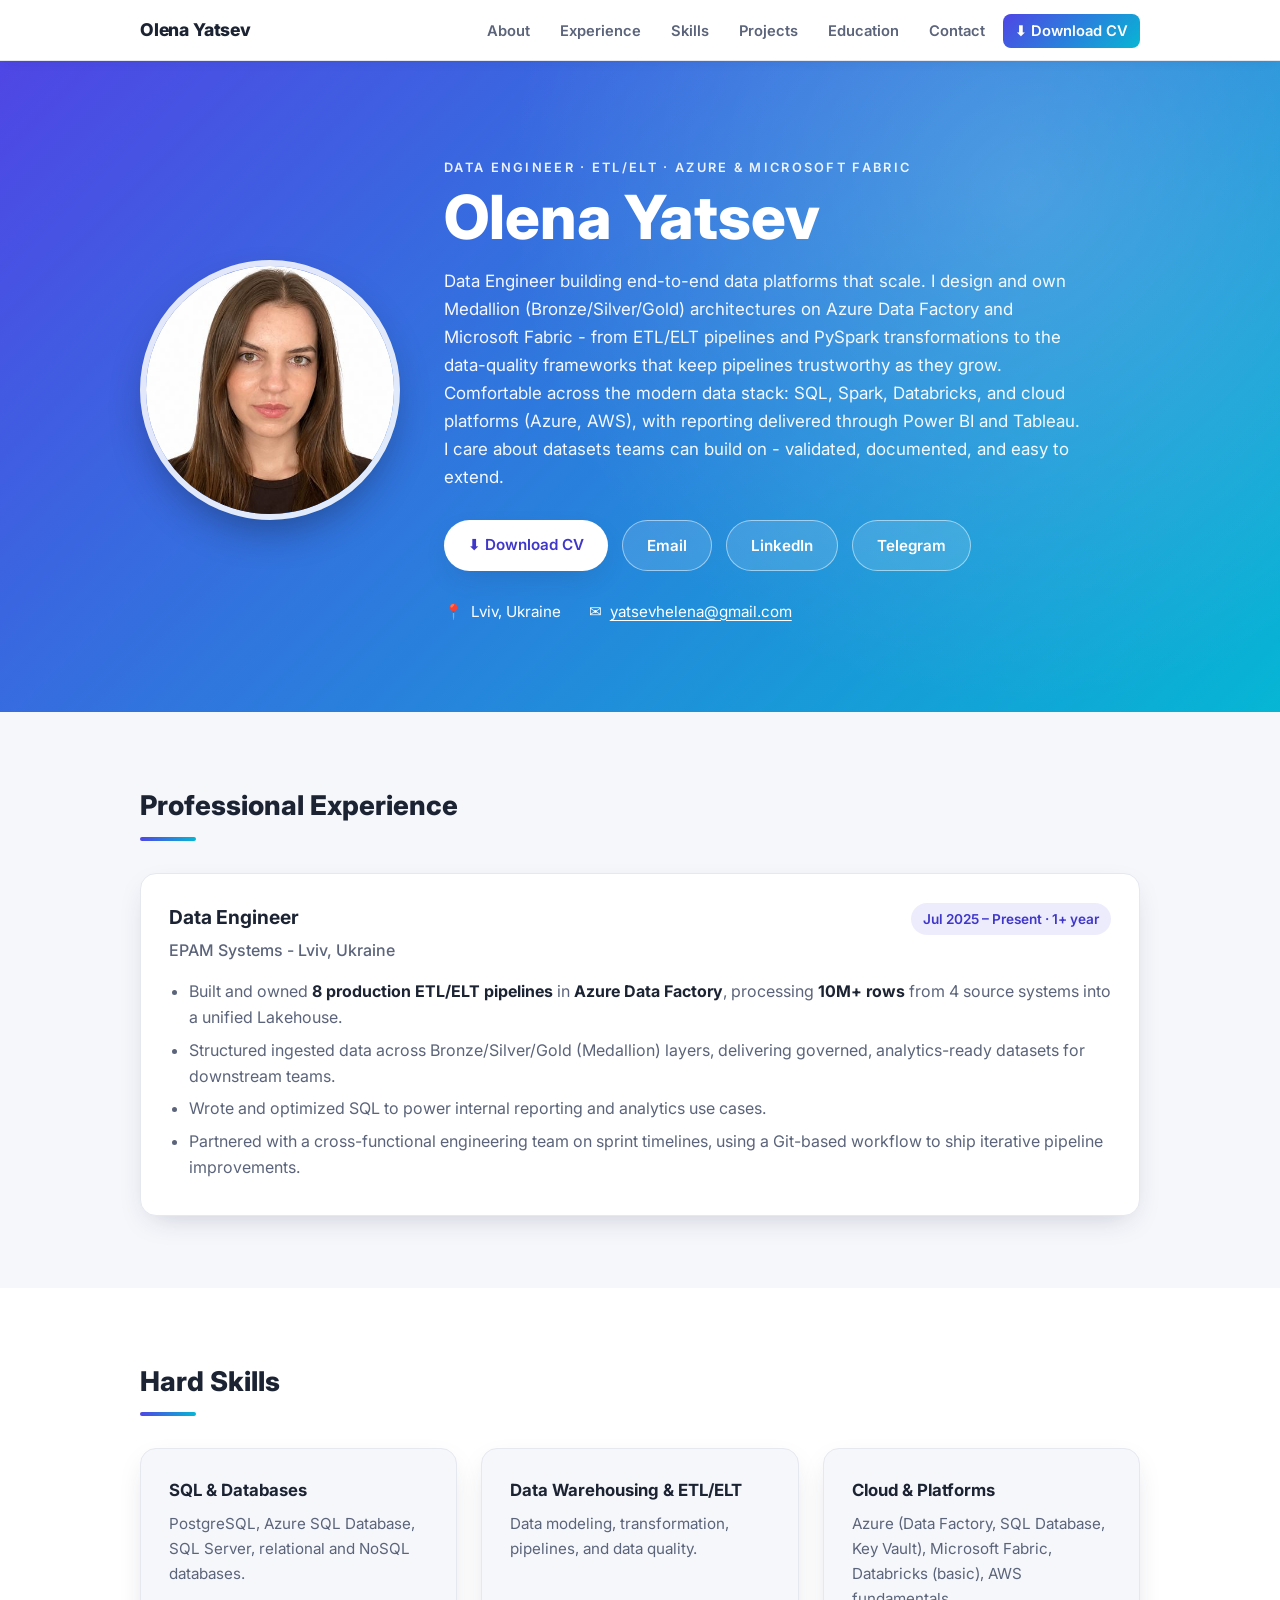
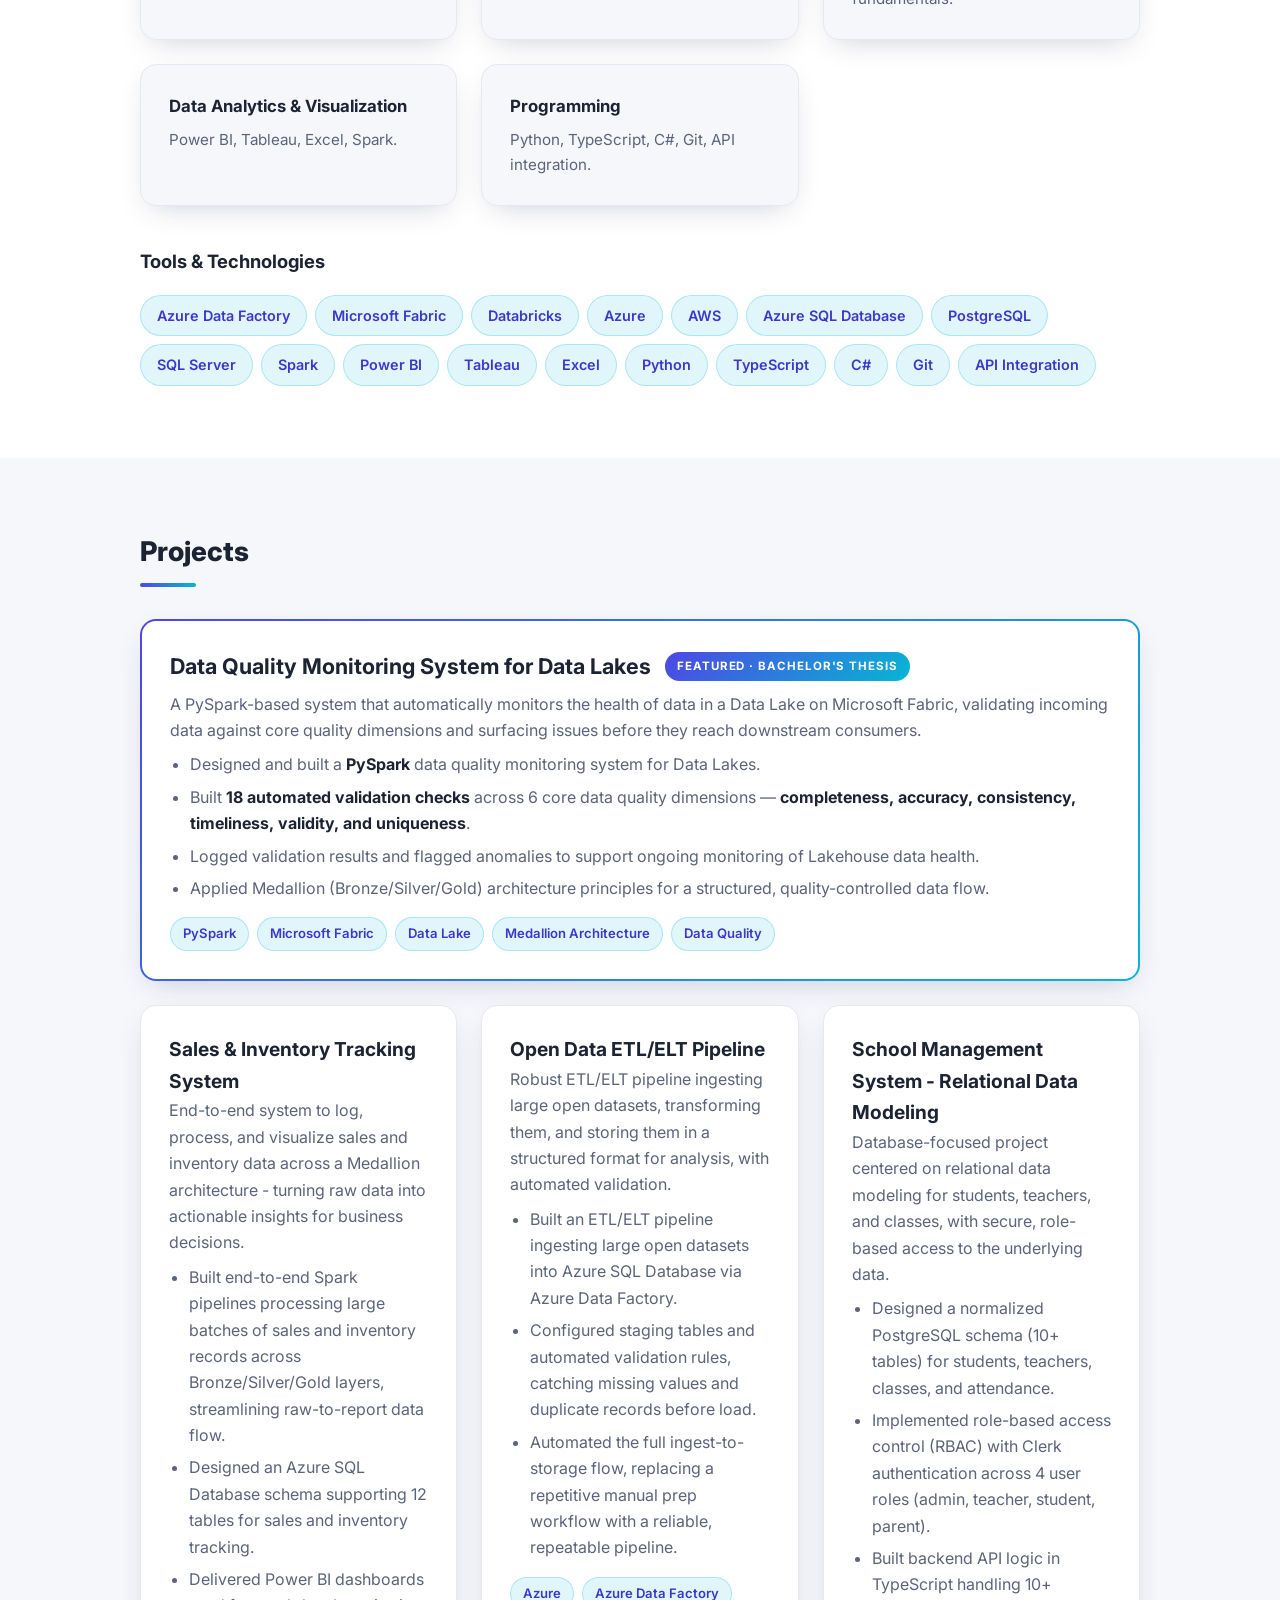
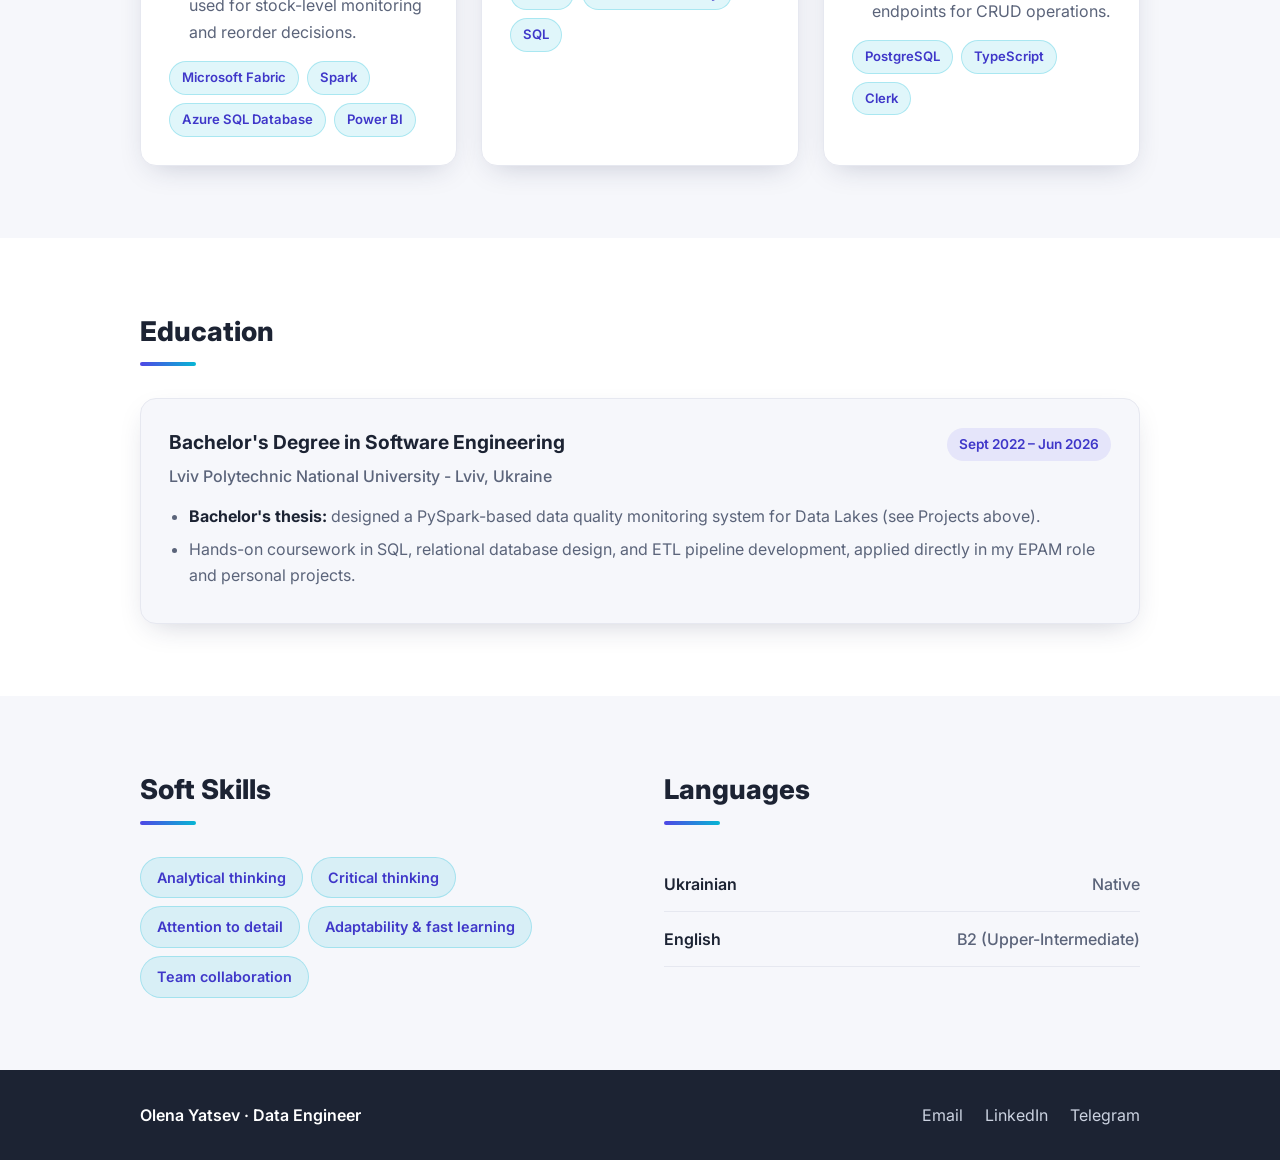
==== index.html @ bbd4c597 "Olena Yatsev - Data Engineer CV website" ====
<!DOCTYPE html>
<html lang="en">
<head>
  <meta charset="UTF-8" />
  <meta name="viewport" content="width=device-width, initial-scale=1.0" />
  <title>Olena Yatsev - Data Engineer</title>
  <meta name="description" content="Olena Yatsev - Data Engineer with 1+ year experience in ETL/ELT, Azure Data Factory, Microsoft Fabric, Spark, SQL, and data quality frameworks." />
  <meta name="author" content="Olena Yatsev" />

  <!-- Favicon -->
  <link rel="icon" href="assets/favicon.svg" type="image/svg+xml" />

  <!-- Open Graph / social preview -->
  <meta property="og:type" content="website" />
  <meta property="og:title" content="Olena Yatsev - Data Engineer" />
  <meta property="og:description" content="Data Engineer with 1+ year experience in ETL/ELT, Azure Data Factory, Microsoft Fabric, Spark, SQL, and data quality frameworks." />
  <meta property="og:image" content="https://yatsev-olena.github.io/assets/profile.jpg" />
  <meta property="og:url" content="https://yatsev-olena.github.io/" />
  <meta name="twitter:card" content="summary" />
  <meta name="twitter:title" content="Olena Yatsev - Data Engineer" />
  <meta name="twitter:description" content="Data Engineer with 1+ year experience in ETL/ELT, Azure, Microsoft Fabric, Spark, SQL, and data quality." />
  <meta name="twitter:image" content="https://yatsev-olena.github.io/assets/profile.jpg" />

  <link rel="preconnect" href="https://fonts.googleapis.com" />
  <link rel="preconnect" href="https://fonts.gstatic.com" crossorigin />
  <link href="https://fonts.googleapis.com/css2?family=Inter:wght@400;500;600;700;800&display=swap" rel="stylesheet" />
  <link rel="stylesheet" href="assets/style.css" />
</head>
<body id="top">
  <!-- NAVIGATION -->
  <nav class="navbar">
    <div class="nav-inner">
      <a href="#top" class="nav-brand">Olena Yatsev</a>
      <button class="nav-toggle" aria-label="Toggle menu" aria-expanded="false">☰</button>
      <ul class="nav-links">
        <li><a href="#about">About</a></li>
        <li><a href="#experience">Experience</a></li>
        <li><a href="#skills">Skills</a></li>
        <li><a href="#projects">Projects</a></li>
        <li><a href="#education">Education</a></li>
        <li><a href="#contact">Contact</a></li>
        <li><a href="cv/Olena_Yatsev_CV.pdf" download class="nav-cta">⬇ Download CV</a></li>
      </ul>
    </div>
  </nav>

  <!-- HERO / ABOUT -->
  <header class="hero" id="about">
    <div class="hero-inner">
      <img class="avatar" src="assets/profile.jpg" alt="Portrait of Olena Yatsev" width="260" height="260" />
      <div class="hero-text">
        <p class="eyebrow">Data Engineer · ETL/ELT · Azure &amp; Microsoft Fabric</p>
        <h1>Olena Yatsev</h1>
        <p class="tagline">
          Data Engineer building end-to-end data platforms that scale. I design and own
          Medallion (Bronze/Silver/Gold) architectures on Azure Data Factory and Microsoft
          Fabric - from ETL/ELT pipelines and PySpark transformations to the data-quality
          frameworks that keep pipelines trustworthy as they grow. Comfortable across the
          modern data stack: SQL, Spark, Databricks, and cloud platforms (Azure, AWS), with
          reporting delivered through Power BI and Tableau. I care about datasets teams can
          build on - validated, documented, and easy to extend.
        </p>

        <div class="hero-actions">
          <a class="btn btn-primary" href="cv/Olena_Yatsev_CV.pdf" download>⬇ Download CV</a>
          <a class="btn btn-ghost" href="mailto:yatsevhelena@gmail.com">  Email  </a>
          <a class="btn btn-ghost" href="https://www.linkedin.com/in/olena-yatsev" target="_blank" rel="noopener">LinkedIn</a>
          <a class="btn btn-ghost" href="https://t.me/yatsevv" target="_blank" rel="noopener">Telegram</a>
        </div>
        <ul class="contact-list">
          <li><span>📍</span> Lviv, Ukraine</li>
          <li><span>✉️</span> <a href="mailto:yatsevhelena@gmail.com">yatsevhelena@gmail.com</a></li>
        </ul>
      </div>
    </div>
  </header>

  <main>
    <!-- PROFESSIONAL EXPERIENCE -->
    <section class="section" id="experience">
      <div class="container">
        <h2 class="section-title">Professional Experience</h2>
        <div class="timeline">
          <article class="card">
            <div class="card-head">
              <div>
                <h3>Data Engineer</h3>
                <p class="subtitle">EPAM Systems - Lviv, Ukraine</p>
              </div>
              <span class="date">Jul 2025 – Present · 1+ year</span>
            </div>
            <ul class="bullets">
              <li>Built and owned <strong>8 production ETL/ELT pipelines</strong> in <strong>Azure Data Factory</strong>, processing <strong>10M+ rows</strong> from 4 source systems into a unified Lakehouse.</li>
              <li>Structured ingested data across Bronze/Silver/Gold (Medallion) layers, delivering governed, analytics-ready datasets for downstream teams.</li>
              <li>Wrote and optimized SQL to power internal reporting and analytics use cases.</li>
              <li>Partnered with a cross-functional engineering team on sprint timelines, using a Git-based workflow to ship iterative pipeline improvements.</li>
            </ul>
          </article>
        </div>
      </div>
    </section>

    <!-- SKILLS -->
    <section class="section section-alt" id="skills">
      <div class="container">
        <h2 class="section-title">Hard Skills</h2>
        <div class="grid skills-grid">
          <div class="card skill-card">
            <h3>SQL &amp; Databases</h3>
            <p>PostgreSQL, Azure SQL Database, SQL Server, relational and NoSQL databases.</p>
          </div>
          <div class="card skill-card">
            <h3>Data Warehousing &amp; ETL/ELT</h3>
            <p>Data modeling, transformation, pipelines, and data quality.</p>
          </div>
          <div class="card skill-card">
            <h3>Cloud &amp; Platforms</h3>
            <p>Azure (Data Factory, SQL Database, Key Vault), Microsoft Fabric, Databricks (basic), AWS fundamentals.</p>
          </div>
          <div class="card skill-card">
            <h3>Data Analytics &amp; Visualization</h3>
            <p>Power BI, Tableau, Excel, Spark.</p>
          </div>
          <div class="card skill-card">
            <h3>Programming</h3>
            <p>Python, TypeScript, C#, Git, API integration.</p>
          </div>
        </div>

        <h3 class="subheading">Tools &amp; Technologies</h3>
        <div class="tags tags-lg">
          <span>Azure Data Factory</span><span>Microsoft Fabric</span><span>Databricks</span>
          <span>Azure</span><span>AWS</span><span>Azure SQL Database</span><span>PostgreSQL</span>
          <span>SQL Server</span><span>Spark</span><span>Power BI</span><span>Tableau</span>
          <span>Excel</span><span>Python</span><span>TypeScript</span><span>C#</span>
          <span>Git</span><span>API Integration</span>
        </div>
      </div>
    </section>

    <!-- PROJECTS -->
    <section class="section" id="projects">
      <div class="container">
        <h2 class="section-title">Projects</h2>

        <article class="card project featured">
          <div class="featured-head">
            <h3>Data Quality Monitoring System for Data Lakes</h3>
            <span class="badge">Featured · Bachelor's Thesis</span>
          </div>
          <p>A PySpark-based system that automatically monitors the health of data in a Data Lake on Microsoft Fabric, validating incoming data against core quality dimensions and surfacing issues before they reach downstream consumers.</p>
          <ul class="bullets">
            <li>Designed and built a <strong>PySpark</strong> data quality monitoring system for Data Lakes.</li>
            <li>Built <strong>18 automated validation checks</strong> across 6 core data quality dimensions — <strong>completeness, accuracy, consistency, timeliness, validity, and uniqueness</strong>.</li>
            <li>Logged validation results and flagged anomalies to support ongoing monitoring of Lakehouse data health.</li>
            <li>Applied Medallion (Bronze/Silver/Gold) architecture principles for a structured, quality-controlled data flow.</li>
          </ul>
          <div class="tags">
            <span>PySpark</span><span>Microsoft Fabric</span><span>Data Lake</span><span>Medallion Architecture</span><span>Data Quality</span>
          </div>
        </article>

        <div class="grid">
          <article class="card project">
            <h3>Sales &amp; Inventory Tracking System</h3>
            <p>End-to-end system to log, process, and visualize sales and inventory data across a Medallion architecture - turning raw data into actionable insights for business decisions.</p>
            <ul class="bullets">
              <li>Built end-to-end Spark pipelines processing large batches of sales and inventory records across Bronze/Silver/Gold layers, streamlining raw-to-report data flow.</li>
              <li>Designed an Azure SQL Database schema supporting 12 tables for sales and inventory tracking.</li>
              <li>Delivered Power BI dashboards used for stock-level monitoring and reorder decisions.</li>
            </ul>
            <div class="tags">
              <span>Microsoft Fabric</span><span>Spark</span><span>Azure SQL Database</span><span>Power BI</span>
            </div>
          </article>

          <article class="card project">
            <h3>Open Data ETL/ELT Pipeline</h3>
            <p>Robust ETL/ELT pipeline ingesting large open datasets, transforming them, and storing them in a structured format for analysis, with automated validation.</p>
            <ul class="bullets">
              <li>Built an ETL/ELT pipeline ingesting large open datasets into Azure SQL Database via Azure Data Factory.</li>
              <li>Configured staging tables and automated validation rules, catching missing values and duplicate records before load.</li>
              <li>Automated the full ingest-to-storage flow, replacing a repetitive manual prep workflow with a reliable, repeatable pipeline.</li>
            </ul>
            <div class="tags">
              <span>Azure</span><span>Azure Data Factory</span><span>SQL</span>
            </div>
          </article>

          <article class="card project">
            <h3>School Management System - Relational Data Modeling</h3>
            <p>Database-focused project centered on relational data modeling for students, teachers, and classes, with secure, role-based access to the underlying data.</p>
            <ul class="bullets">
              <li>Designed a normalized PostgreSQL schema (10+ tables) for students, teachers, classes, and attendance.</li>
              <li>Implemented role-based access control (RBAC) with Clerk authentication across 4 user roles (admin, teacher, student, parent).</li>
              <li>Built backend API logic in TypeScript handling 10+ endpoints for CRUD operations.</li>
            </ul>
            <div class="tags">
              <span>PostgreSQL</span><span>TypeScript</span><span>Clerk</span>
            </div>
          </article>
        </div>
      </div>
    </section>

    <!-- EDUCATION -->
    <section class="section section-alt" id="education">
      <div class="container">
        <h2 class="section-title">Education</h2>
        <article class="card">
          <div class="card-head">
            <div>
              <h3>Bachelor's Degree in Software Engineering</h3>
              <p class="subtitle">Lviv Polytechnic National University - Lviv, Ukraine</p>
            </div>
            <span class="date">Sept 2022 – Jun 2026</span>
          </div>
          <ul class="bullets">
            <li><strong>Bachelor's thesis:</strong> designed a PySpark-based data quality monitoring system for Data Lakes (see Projects above).</li>
            <li>Hands-on coursework in SQL, relational database design, and ETL pipeline development, applied directly in my EPAM role and personal projects.</li>
          </ul>
        </article>
      </div>
    </section>

    <!-- SOFT SKILLS + LANGUAGES -->
    <section class="section">
      <div class="container two-col">
        <div>
          <h2 class="section-title">Soft Skills</h2>
          <div class="tags tags-lg">
            <span>Analytical thinking</span><span>Critical thinking</span>
            <span>Attention to detail</span><span>Adaptability &amp; fast learning</span>
            <span>Team collaboration</span>
          </div>
        </div>
        <div>
          <h2 class="section-title">Languages</h2>
          <ul class="lang-list">
            <li><span>Ukrainian</span><em>Native</em></li>
            <li><span>English</span><em>B2 (Upper-Intermediate)</em></li>
          </ul>
        </div>
      </div>
    </section>
  </main>

  <footer class="footer" id="contact">
    <div class="container">
      <p>Olena Yatsev · Data Engineer</p>
      <div class="footer-links">
        <a href="mailto:yatsevhelena@gmail.com">Email</a>
        <a href="https://www.linkedin.com/in/olena-yatsev" target="_blank" rel="noopener">LinkedIn</a>
        <a href="https://t.me/yatsevv" target="_blank" rel="noopener">Telegram</a>
      </div>
    </div>
  </footer>

  <a href="#top" class="back-to-top" aria-label="Back to top">↑</a>

  <script>
    // Mobile menu toggle
    const toggle = document.querySelector('.nav-toggle');
    const links = document.querySelector('.nav-links');
    toggle.addEventListener('click', () => {
      const open = links.classList.toggle('open');
      toggle.setAttribute('aria-expanded', open);
    });
    links.querySelectorAll('a').forEach(a =>
      a.addEventListener('click', () => {
        links.classList.remove('open');
        toggle.setAttribute('aria-expanded', 'false');
      })
    );

    // Show back-to-top button after scrolling
    const backToTop = document.querySelector('.back-to-top');
    window.addEventListener('scroll', () => {
      backToTop.classList.toggle('show', window.scrollY > 400);
    });
  </script>
</body>
</html>
---- assets/style.css ----
:root {
  --bg: #f6f7fb;
  --surface: #ffffff;
  --ink: #1c2333;
  --muted: #5b647a;
  --primary: #4f46e5;
  --primary-dark: #3f37c9;
  --accent: #06b6d4;
  --border: #e6e8f0;
  --shadow: 0 10px 30px -12px rgba(31, 41, 79, 0.25);
  --radius: 16px;
}

* { box-sizing: border-box; }

html { scroll-behavior: smooth; }

/* offset anchor targets so they aren't hidden behind the sticky navbar */
section[id], header[id] { scroll-margin-top: 72px; }

body {
  margin: 0;
  font-family: "Inter", system-ui, -apple-system, Segoe UI, Roboto, sans-serif;
  color: var(--ink);
  background: var(--bg);
  line-height: 1.65;
  -webkit-font-smoothing: antialiased;
}

a { color: var(--primary); text-decoration: none; }
a:hover { text-decoration: underline; }

.container {
  width: min(1000px, 92%);
  margin: 0 auto;
}

/* ---------- NAVBAR ---------- */
.navbar {
  position: sticky;
  top: 0;
  z-index: 100;
  background: rgba(255, 255, 255, 0.92);
  backdrop-filter: saturate(180%) blur(10px);
  border-bottom: 1px solid var(--border);
  box-shadow: 0 2px 14px -8px rgba(31, 41, 79, 0.3);
}
.nav-inner {
  width: min(1000px, 92%);
  margin: 0 auto;
  display: flex;
  align-items: center;
  justify-content: space-between;
  height: 60px;
}
.nav-brand {
  font-weight: 800;
  font-size: 1.1rem;
  color: var(--ink);
  letter-spacing: -0.01em;
}
.nav-brand:hover { text-decoration: none; color: var(--primary); }
.nav-links {
  list-style: none;
  display: flex;
  gap: 6px;
  margin: 0;
  padding: 0;
  align-items: center;
}
.nav-links a {
  color: var(--muted);
  font-weight: 600;
  font-size: 0.92rem;
  padding: 8px 12px;
  border-radius: 8px;
  transition: color 0.15s ease, background 0.15s ease;
}
.nav-links a:hover { text-decoration: none; color: var(--primary); background: rgba(79,70,229,0.08); }
.nav-cta {
  color: #fff !important;
  background: linear-gradient(135deg, var(--primary), var(--accent));
}
.nav-cta:hover { color: #fff !important; filter: brightness(1.05); }
.nav-toggle {
  display: none;
  background: none;
  border: none;
  font-size: 1.6rem;
  line-height: 1;
  cursor: pointer;
  color: var(--ink);
}

/* ---------- BACK TO TOP ---------- */
.back-to-top {
  position: fixed;
  right: 22px;
  bottom: 22px;
  width: 46px;
  height: 46px;
  display: flex;
  align-items: center;
  justify-content: center;
  font-size: 1.3rem;
  color: #fff;
  background: linear-gradient(135deg, var(--primary), var(--accent));
  border-radius: 50%;
  box-shadow: var(--shadow);
  opacity: 0;
  visibility: hidden;
  transform: translateY(12px);
  transition: opacity 0.2s ease, transform 0.2s ease, visibility 0.2s;
  z-index: 90;
}
.back-to-top.show { opacity: 1; visibility: visible; transform: translateY(0); }
.back-to-top:hover { text-decoration: none; filter: brightness(1.08); }

/* ---------- HERO ---------- */
.hero {
  background: linear-gradient(135deg, var(--primary) 0%, var(--accent) 100%);
  color: #fff;
  padding: 96px 0 88px;
  position: relative;
  overflow: hidden;
}
.hero::after {
  content: "";
  position: absolute;
  inset: 0;
  background: radial-gradient(circle at 80% 20%, rgba(255,255,255,0.18), transparent 45%);
  pointer-events: none;
}
.hero-inner {
  width: min(1000px, 92%);
  margin: 0 auto;
  position: relative;
  z-index: 1;
  display: flex;
  align-items: center;
  gap: 44px;
}
.avatar {
  flex: 0 0 auto;
  width: 260px;
  height: 260px;
  border-radius: 50%;
  object-fit: cover;
  border: 6px solid rgba(255,255,255,0.85);
  box-shadow: 0 18px 40px -12px rgba(15, 23, 42, 0.45);
}
.eyebrow {
  text-transform: uppercase;
  letter-spacing: 0.18em;
  font-weight: 600;
  font-size: 0.8rem;
  margin: 0 0 8px;
  opacity: 0.9;
}
.hero h1 {
  font-size: clamp(2.4rem, 6vw, 3.8rem);
  font-weight: 800;
  margin: 0 0 18px;
  line-height: 1.05;
}
.tagline {
  max-width: 640px;
  font-size: 1.06rem;
  opacity: 0.95;
  margin: 0 0 28px;
}
.hero-actions { display: flex; gap: 14px; flex-wrap: wrap; margin-bottom: 28px; }
.btn {
  display: inline-block;
  padding: 12px 24px;
  border-radius: 999px;
  font-weight: 600;
  font-size: 0.95rem;
  transition: transform 0.15s ease, box-shadow 0.15s ease;
}
.btn:hover { text-decoration: none; transform: translateY(-2px); }
.btn-primary { background: #fff; color: var(--primary-dark); box-shadow: var(--shadow); }
.btn-ghost { background: rgba(255,255,255,0.12); color: #fff; border: 1px solid rgba(255,255,255,0.5); }
.contact-list {
  list-style: none;
  padding: 0;
  margin: 0;
  display: flex;
  flex-wrap: wrap;
  gap: 10px 28px;
  font-size: 0.95rem;
}
.contact-list li { display: flex; align-items: center; gap: 8px; }
.contact-list a { color: #fff; text-decoration: underline; text-underline-offset: 3px; }

/* ---------- SECTIONS ---------- */
.section { padding: 72px 0; }
.section-alt { background: var(--surface); }
.section-title {
  font-size: 1.7rem;
  font-weight: 800;
  margin: 0 0 32px;
  position: relative;
  padding-bottom: 12px;
}
.section-title::after {
  content: "";
  position: absolute;
  left: 0; bottom: 0;
  width: 56px; height: 4px;
  border-radius: 4px;
  background: linear-gradient(90deg, var(--primary), var(--accent));
}
.subheading { font-size: 1.15rem; font-weight: 700; margin: 40px 0 18px; }

/* ---------- CARDS ---------- */
.card {
  background: var(--surface);
  border: 1px solid var(--border);
  border-radius: var(--radius);
  padding: 28px;
  box-shadow: var(--shadow);
}
.section-alt .card { background: var(--bg); }
.card-head {
  display: flex;
  justify-content: space-between;
  align-items: baseline;
  gap: 16px;
  flex-wrap: wrap;
  margin-bottom: 14px;
}
.card h3 { margin: 0; font-size: 1.2rem; font-weight: 700; }
.subtitle { margin: 4px 0 0; color: var(--muted); font-weight: 500; }
.date {
  white-space: nowrap;
  font-size: 0.85rem;
  font-weight: 600;
  color: var(--primary-dark);
  background: rgba(79,70,229,0.1);
  padding: 5px 12px;
  border-radius: 999px;
}
.bullets { margin: 8px 0 0; padding-left: 20px; color: var(--muted); }
.bullets li { margin-bottom: 6px; }
.bullets strong { color: var(--ink); }

/* ---------- GRID ---------- */
.grid {
  display: grid;
  grid-template-columns: repeat(auto-fit, minmax(300px, 1fr));
  gap: 24px;
}
.project p { color: var(--muted); margin: 0 0 4px; }

/* ---------- FEATURED PROJECT ---------- */
.featured {
  margin-bottom: 24px;
  border: 1px solid transparent;
  background:
    linear-gradient(var(--surface), var(--surface)) padding-box,
    linear-gradient(135deg, var(--primary), var(--accent)) border-box;
  border-width: 2px;
  border-style: solid;
}
.section-alt .featured {
  background:
    linear-gradient(var(--bg), var(--bg)) padding-box,
    linear-gradient(135deg, var(--primary), var(--accent)) border-box;
}
.featured-head {
  display: flex;
  align-items: center;
  gap: 14px;
  flex-wrap: wrap;
  margin-bottom: 6px;
}
.featured-head h3 { font-size: 1.35rem; }
.badge {
  font-size: 0.72rem;
  font-weight: 700;
  letter-spacing: 0.08em;
  text-transform: uppercase;
  color: #fff;
  background: linear-gradient(135deg, var(--primary), var(--accent));
  padding: 5px 12px;
  border-radius: 999px;
}
.skill-card h3 { font-size: 1.05rem; margin-bottom: 6px; }
.skill-card p { color: var(--muted); margin: 0; font-size: 0.95rem; }

/* ---------- TAGS ---------- */
.tags { display: flex; flex-wrap: wrap; gap: 8px; margin-top: 16px; }
.tags span {
  font-size: 0.82rem;
  font-weight: 600;
  color: var(--primary-dark);
  background: rgba(6,182,212,0.12);
  border: 1px solid rgba(6,182,212,0.25);
  padding: 5px 12px;
  border-radius: 999px;
}
.tags-lg span { font-size: 0.9rem; padding: 8px 16px; }

/* ---------- TWO COLUMN ---------- */
.two-col { display: grid; grid-template-columns: 1fr 1fr; gap: 48px; }
.lang-list { list-style: none; padding: 0; margin: 0; }
.lang-list li {
  display: flex;
  justify-content: space-between;
  align-items: center;
  padding: 14px 0;
  border-bottom: 1px solid var(--border);
  font-weight: 600;
}
.lang-list em { color: var(--muted); font-style: normal; font-weight: 500; }

/* ---------- FOOTER ---------- */
.footer {
  background: var(--ink);
  color: #cbd2e0;
  padding: 32px 0;
}
.footer .container {
  display: flex;
  justify-content: space-between;
  align-items: center;
  flex-wrap: wrap;
  gap: 12px;
}
.footer p { margin: 0; font-weight: 600; color: #fff; }
.footer-links { display: flex; gap: 22px; }
.footer-links a { color: #cbd2e0; }
.footer-links a:hover { color: #fff; }

/* ---------- RESPONSIVE ---------- */
@media (max-width: 760px) {
  .nav-toggle { display: block; }
  .nav-links {
    position: absolute;
    top: 60px;
    left: 0;
    right: 0;
    flex-direction: column;
    align-items: stretch;
    gap: 2px;
    background: #fff;
    padding: 10px 16px 16px;
    border-bottom: 1px solid var(--border);
    box-shadow: 0 10px 20px -10px rgba(31,41,79,0.3);
    display: none;
  }
  .nav-links.open { display: flex; }
  .nav-links a { padding: 12px; }
  .nav-cta { text-align: center; }
}

@media (max-width: 720px) {
  .hero { padding: 72px 0 64px; }
  .hero-inner { flex-direction: column; text-align: center; gap: 28px; }
  .avatar { width: 180px; height: 180px; }
  .hero-actions, .contact-list { justify-content: center; }
  .featured-head { justify-content: center; }
  .section { padding: 56px 0; }
  .two-col { grid-template-columns: 1fr; gap: 40px; }
  .card-head { flex-direction: column; }
}

/* ---------- PRINT / PDF (compact 1–2 page CV) ---------- */
@page { size: A4; margin: 11mm 12mm; }

@media print {
  /* scale the whole document down via the rem base */
  html { font-size: 9.4px; scroll-behavior: auto; }
  body { background: #fff; color: #000; line-height: 1.4; }
  .container, .hero-inner, .nav-inner { width: 100%; }

  .navbar, .back-to-top { display: none !important; }

  /* ----- hero ----- */
  .hero {
    background: #fff !important;
    color: #000;
    padding: 0 0 8px;
  }
  .hero::after { display: none; }
  .hero-inner { gap: 18px; align-items: center; }
  .avatar {
    border-color: #ccc;
    box-shadow: none;
    width: 96px;
    height: 96px;
    border-width: 3px;
  }
  .eyebrow { color: var(--primary); font-size: 0.72rem; margin-bottom: 3px; }
  .hero h1 { font-size: 2.3rem; margin-bottom: 5px; }
  .tagline { font-size: 1rem; max-width: none; margin-bottom: 8px; }

  /* ----- sections & headings ----- */
  .section { padding: 9px 0; }
  .section-alt { background: #fff; }
  .section-title { font-size: 1.45rem; margin-bottom: 10px; padding-bottom: 6px; }
  .subheading { margin: 12px 0 7px; font-size: 1.05rem; }

  /* ----- cards ----- */
  .card {
    padding: 12px 14px;
    box-shadow: none;
    border: 1px solid #ddd;
    break-inside: avoid;
    page-break-inside: avoid;
  }
  .card-head { margin-bottom: 8px; }
  .card h3 { font-size: 1.08rem; }
  .featured { border: 1px solid #999; background: #fff !important; margin-bottom: 12px; }
  .featured-head h3 { font-size: 1.15rem; }

  /* ----- lists & spacing ----- */
  .bullets { margin-top: 5px; }
  .bullets li { margin-bottom: 2px; }
  .grid { gap: 12px; }
  .project p { margin-bottom: 2px; }
  .tags { margin-top: 8px; }
  .lang-list li { padding: 7px 0; }

  /* ----- badges / footer ----- */
  .badge, .nav-cta { background: #eee !important; color: #000 !important; }
  .footer { background: #fff; color: #000; padding: 12px 0; border-top: 1px solid #ddd; }
  .footer p { color: #000; }

  /* ----- keep every link visible AND clickable ----- */
  a { color: #000; text-decoration: none; }
  .hero-actions { gap: 6px 16px; margin-bottom: 8px; }
  .hero-actions .btn {
    background: none !important;
    border: none !important;
    box-shadow: none !important;
    padding: 0;
    color: #1a3ab5 !important;
    text-decoration: underline;
    transform: none !important;
    font-size: 0.95rem;
  }
  .contact-list { gap: 4px 20px; font-size: 0.9rem; }
  .contact-list a,
  .footer-links a { color: #1a3ab5 !important; text-decoration: underline; }
}
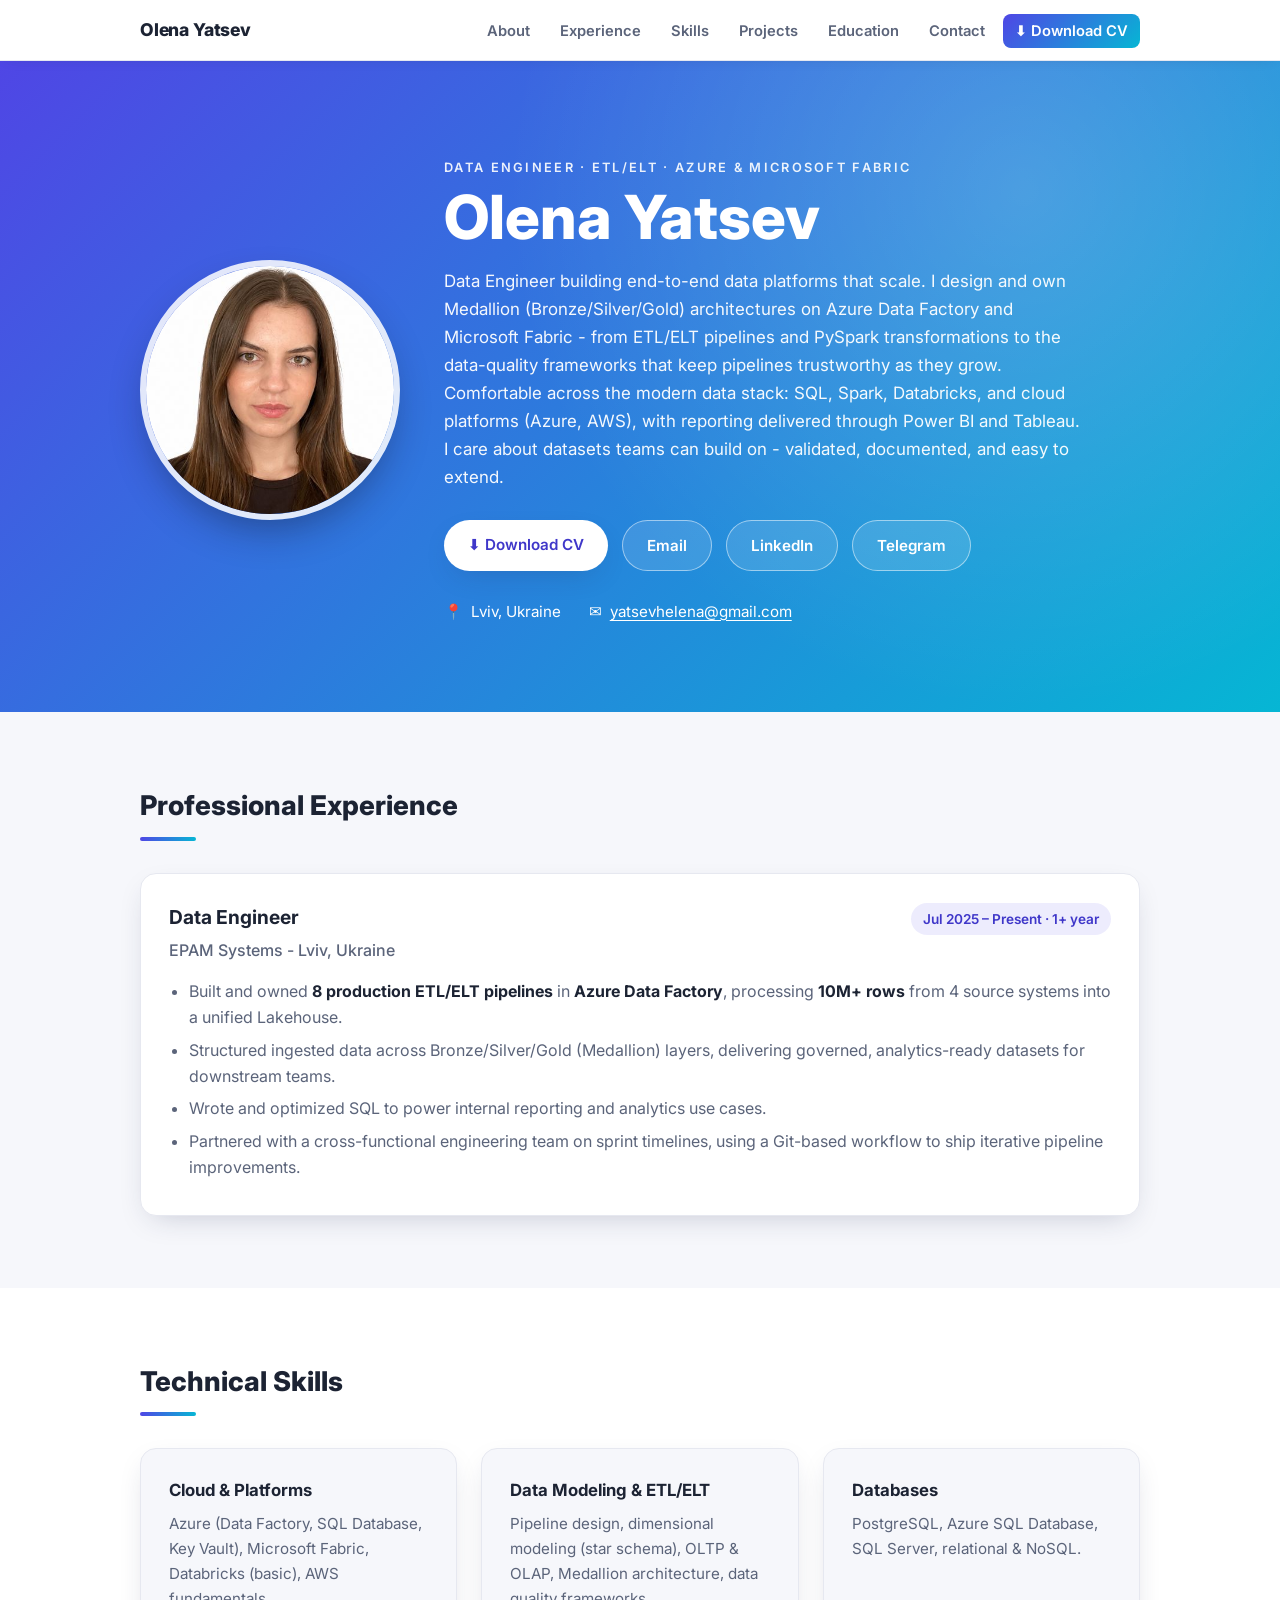
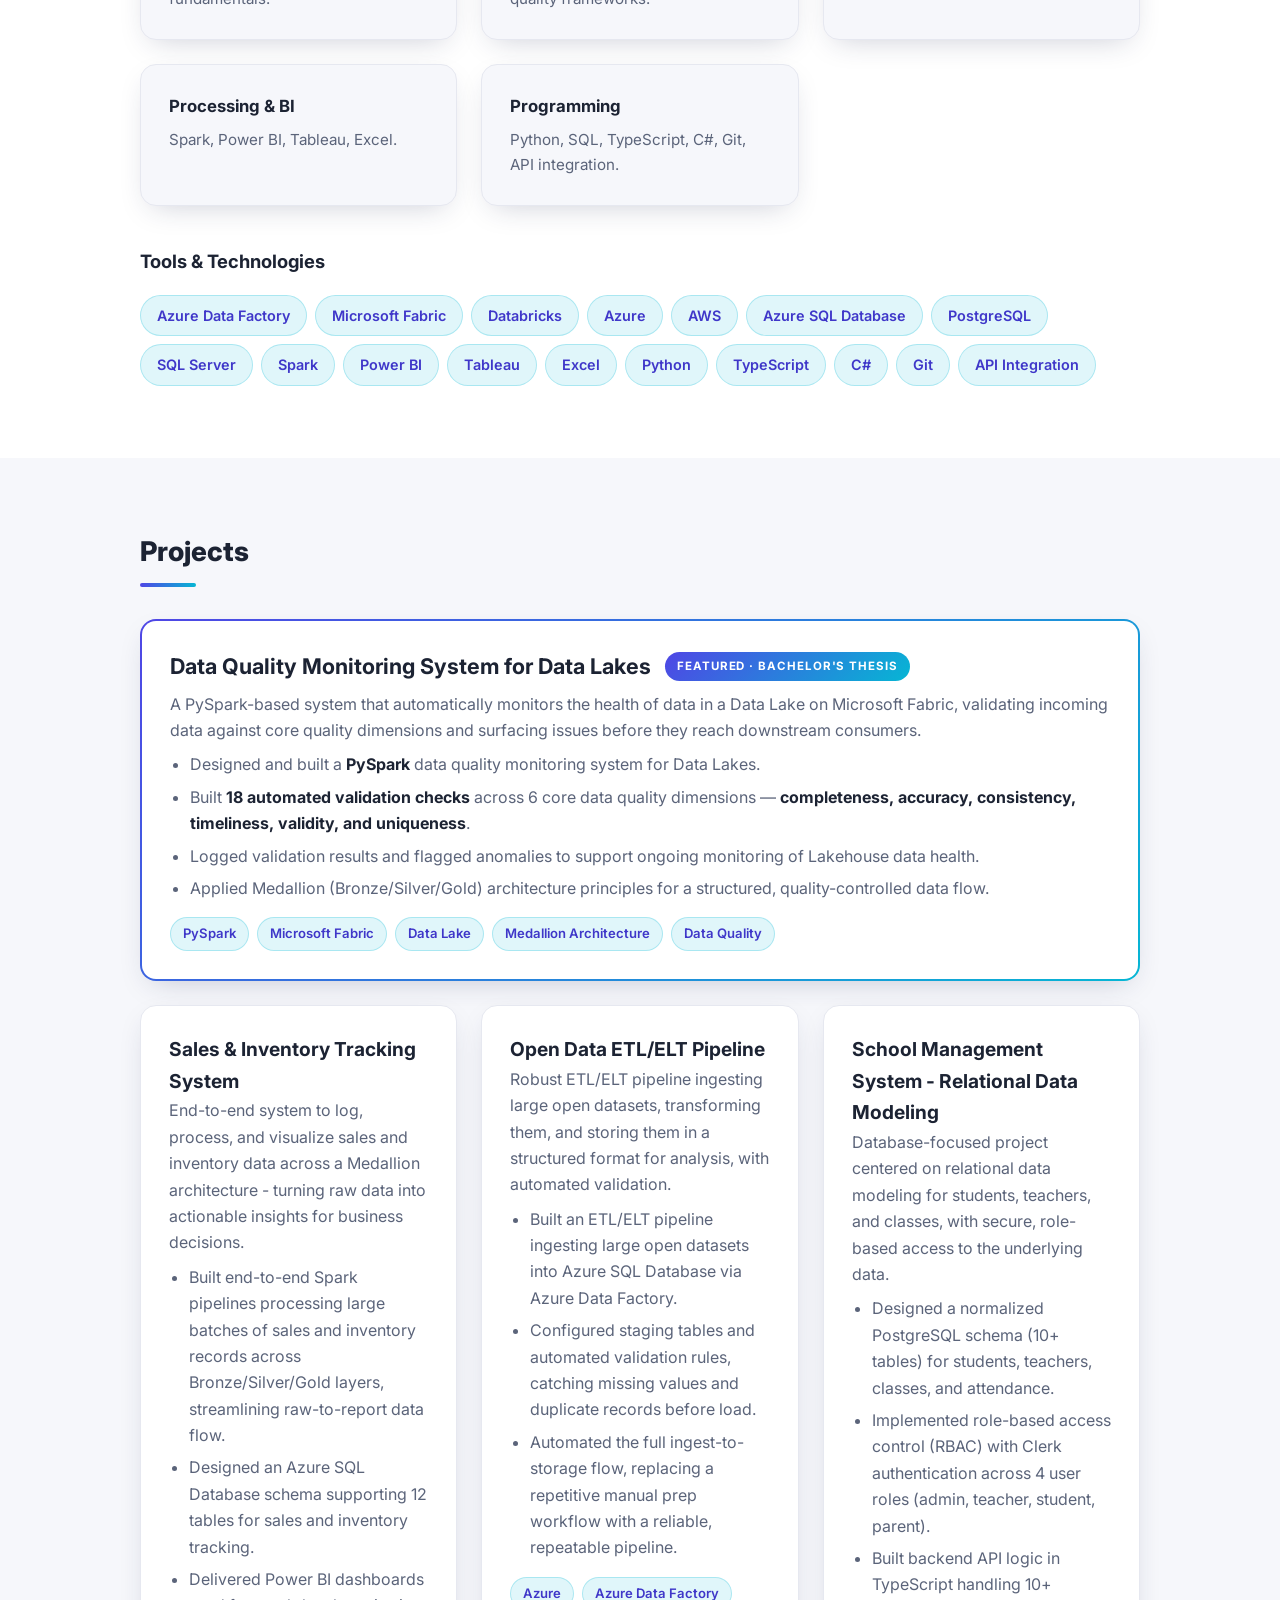
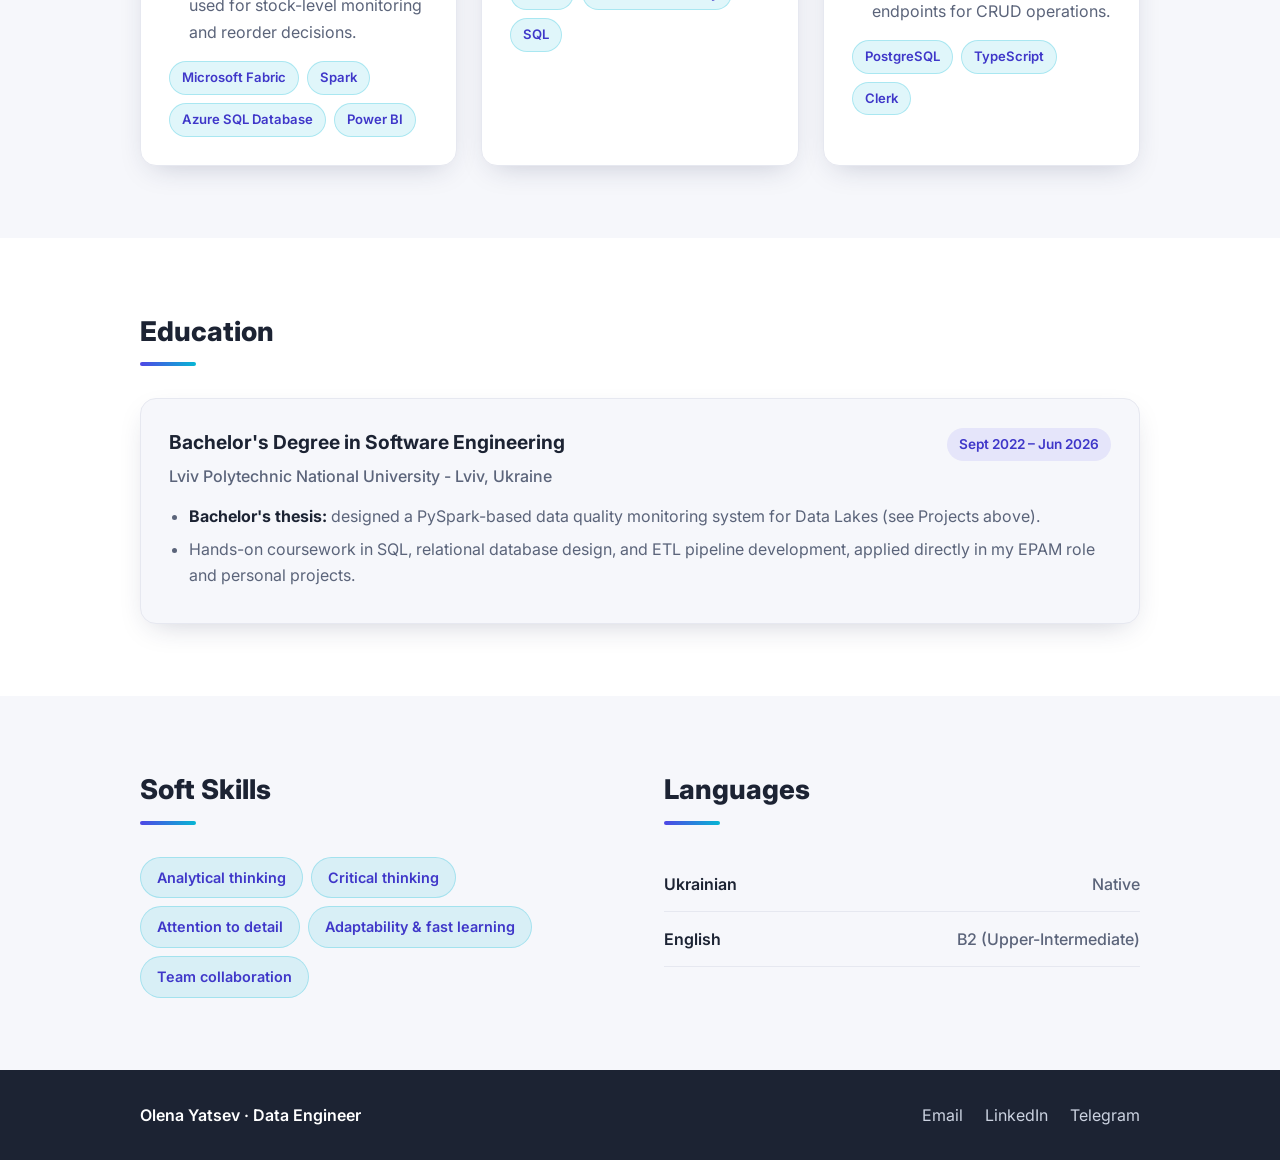
==== commit b9e0b9cc: "Sync site skills with CV" ====
--- a/index.html
+++ b/index.html
@@ -103,27 +103,27 @@
     <!-- SKILLS -->
     <section class="section section-alt" id="skills">
       <div class="container">
-        <h2 class="section-title">Hard Skills</h2>
+        <h2 class="section-title">Technical Skills</h2>
         <div class="grid skills-grid">
-          <div class="card skill-card">
-            <h3>SQL &amp; Databases</h3>
-            <p>PostgreSQL, Azure SQL Database, SQL Server, relational and NoSQL databases.</p>
-          </div>
-          <div class="card skill-card">
-            <h3>Data Warehousing &amp; ETL/ELT</h3>
-            <p>Data modeling, transformation, pipelines, and data quality.</p>
-          </div>
           <div class="card skill-card">
             <h3>Cloud &amp; Platforms</h3>
             <p>Azure (Data Factory, SQL Database, Key Vault), Microsoft Fabric, Databricks (basic), AWS fundamentals.</p>
           </div>
           <div class="card skill-card">
-            <h3>Data Analytics &amp; Visualization</h3>
-            <p>Power BI, Tableau, Excel, Spark.</p>
+            <h3>Data Modeling &amp; ETL/ELT</h3>
+            <p>Pipeline design, dimensional modeling (star schema), OLTP &amp; OLAP, Medallion architecture, data quality frameworks.</p>
+          </div>
+          <div class="card skill-card">
+            <h3>Databases</h3>
+            <p>PostgreSQL, Azure SQL Database, SQL Server, relational &amp; NoSQL.</p>
+          </div>
+          <div class="card skill-card">
+            <h3>Processing &amp; BI</h3>
+            <p>Spark, Power BI, Tableau, Excel.</p>
           </div>
           <div class="card skill-card">
             <h3>Programming</h3>
-            <p>Python, TypeScript, C#, Git, API integration.</p>
+            <p>Python, SQL, TypeScript, C#, Git, API integration.</p>
           </div>
         </div>
 
